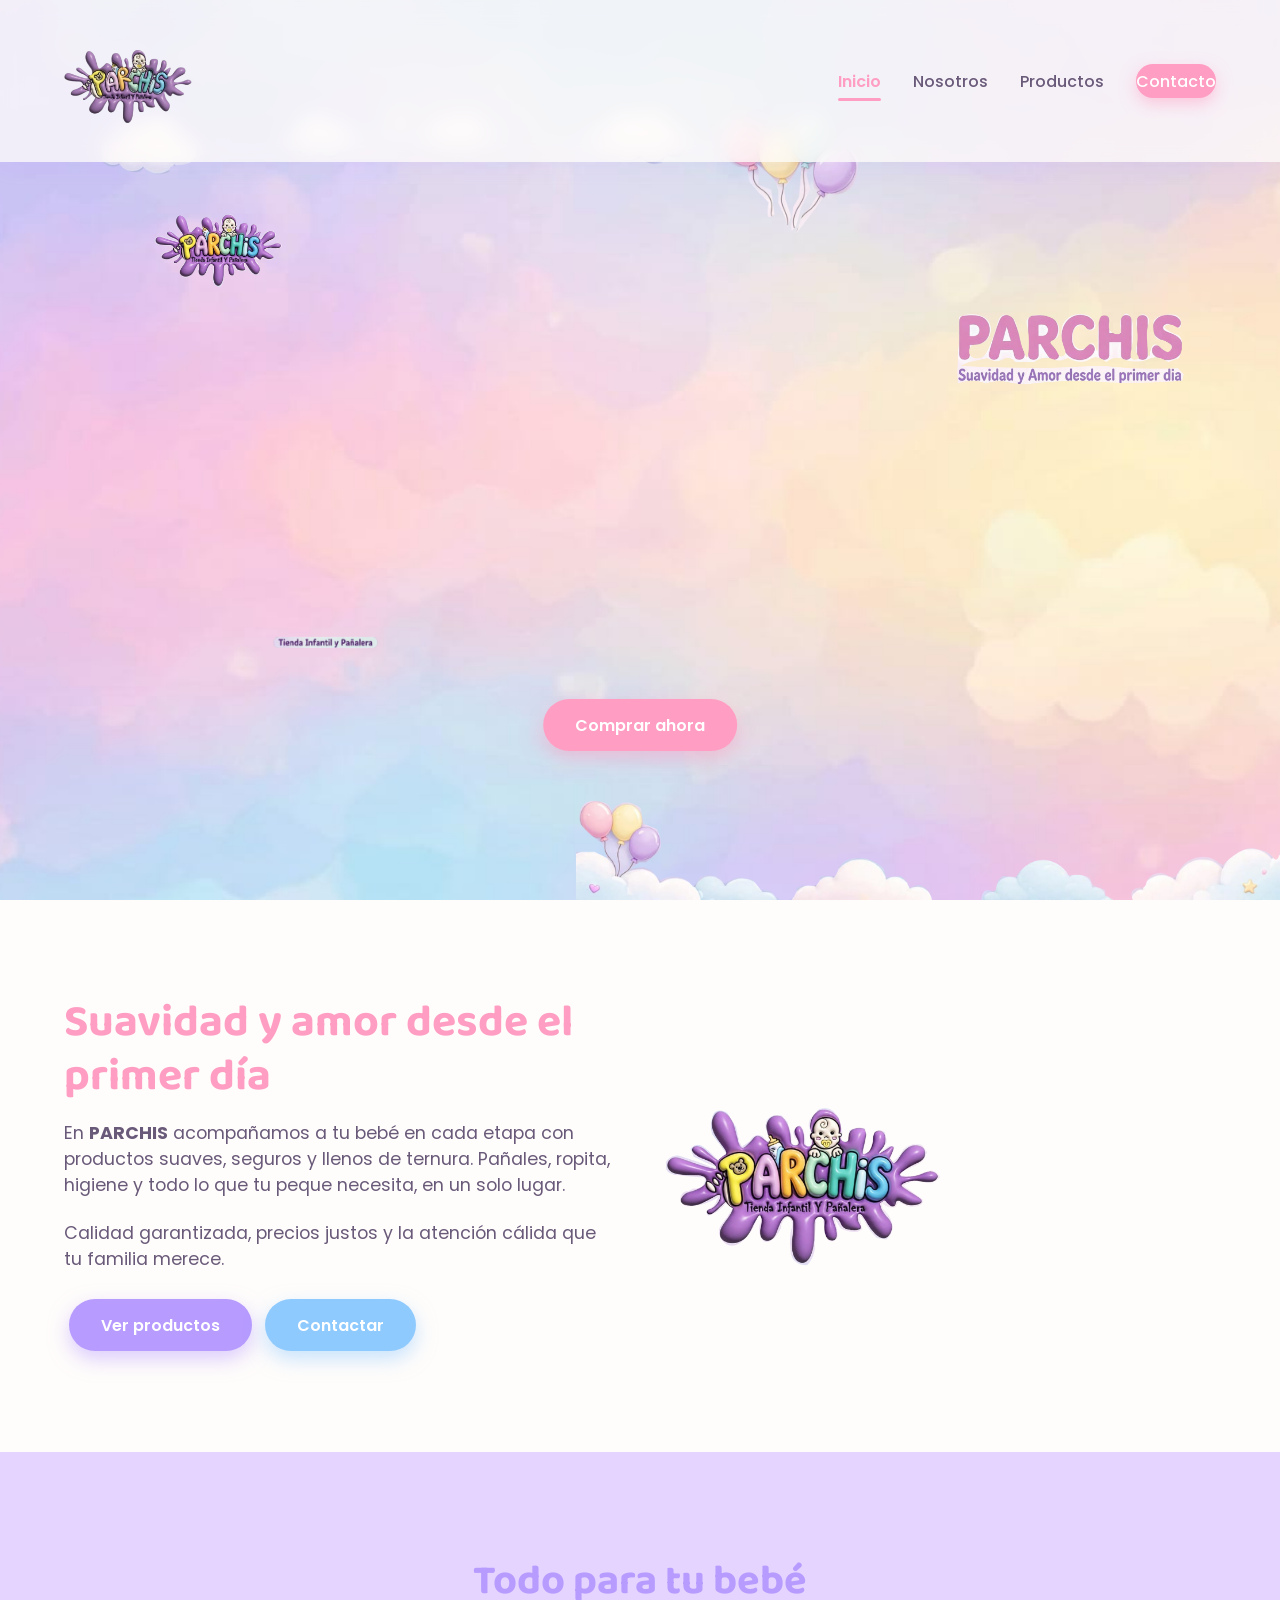
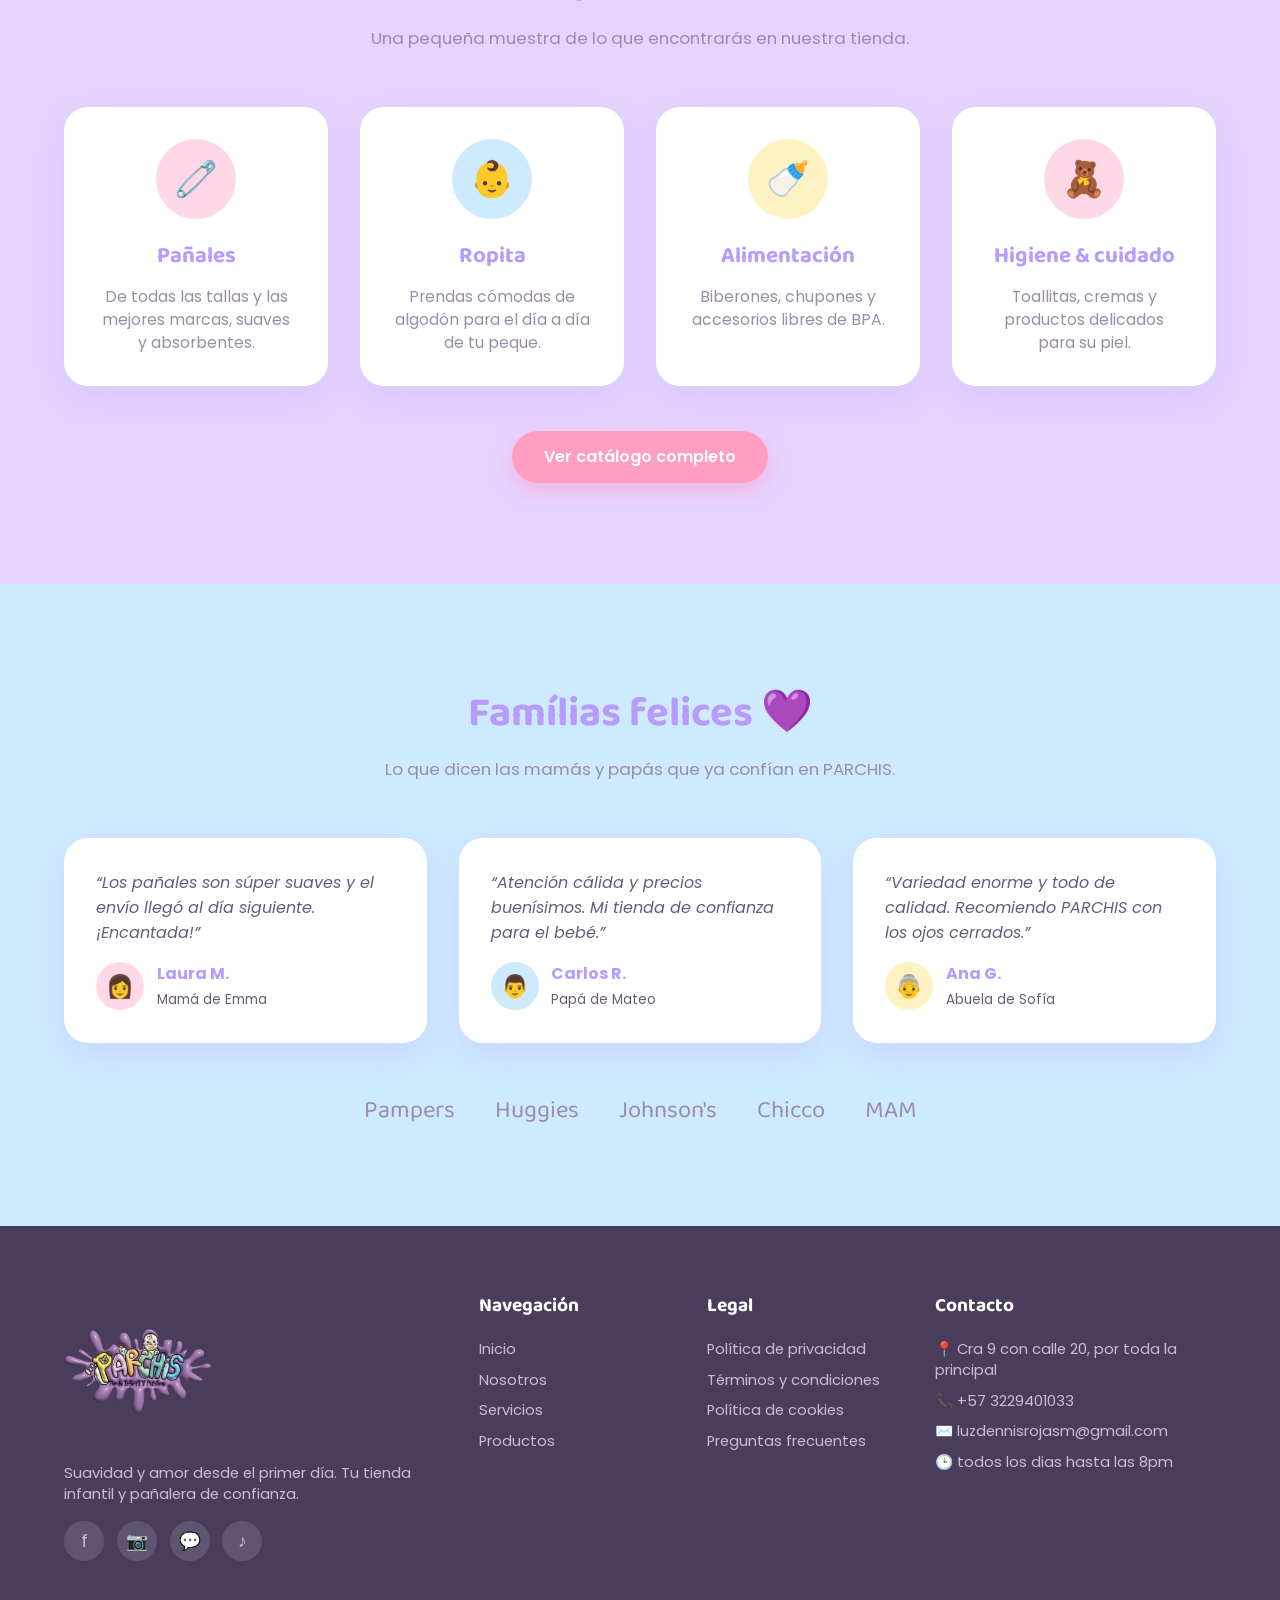
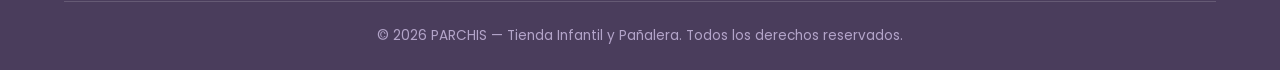
==== index.html @ 5834bac9 "Add files via upload" ====
<!DOCTYPE html>
<html lang="es">
<head>
    <meta charset="UTF-8">
    <meta name="viewport" content="width=device-width, initial-scale=1.0">
    <title>PARCHIS · Tienda Infantil y Pañalera</title>
    <link rel="stylesheet" href="./css/main.css">
</head>
<body>

    <!-- ============ HEADER ============ -->
    <header>
        <a href="index.html" class="logo"><img src="./imagenes/logo.png" alt="PARCHIS"></a>
        <button class="hamburguesa" aria-label="Menú"><span></span><span></span><span></span></button>
        <ul class="menu">
            <li><a href="index.html" class="activo">Inicio</a></li>
            <li><a href="./nosotros.html">Nosotros</a></li>
            <li><a href="productos.html">Productos</a></li>
            <li><a href="contacto.html" class="menu-btn">Contacto</a></li>
        </ul>
    </header>

    <!-- ============ HERO PARALLAX ============ -->
    <section class="parallax">
        <img src="./imagenes/fondo.png"        id="fondo"        class="capa" alt="">
        <img src="./imagenes/nubes_arriba.png" id="nubes-arriba" class="capa" alt="">
        <img src="./imagenes/logo_alt.png"     id="logo-hero"    class="capa" alt="PARCHIS">
        <img src="./imagenes/texto_slogan.png" id="slogan"       class="capa" alt="Suavidad y amor desde el primer día">
        <img src="./imagenes/etiqueta.png"     id="etiqueta"     class="capa" alt="Tienda Infantil y Pañalera">
        <img src="./imagenes/nubes_abajo.png"  id="nubes-abajo"  class="capa" alt="">
        <div class="hero-cta">
            <a href="productos.html" class="btn btn-rosa">Comprar ahora</a>
        </div>
    </section>

    <!-- ============ PROPUESTA DE VALOR ============ -->
    <section class="seccion fondo-blanco">
        <div class="intro reveal">
            <div>
                <h2>Suavidad y amor desde el primer día</h2>
                <p>En <strong>PARCHIS</strong> acompañamos a tu bebé en cada etapa con productos suaves, seguros y llenos de ternura. Pañales, ropita, higiene y todo lo que tu peque necesita, en un solo lugar.</p>
                <p>Calidad garantizada, precios justos y la atención cálida que tu familia merece.</p>
                <a href="productos.html" class="btn btn-lila">Ver productos</a>
                <a href="contacto.html" class="btn btn-celeste">Contactar</a>
            </div>
            <div class="imagen-flotante">
                <img src="./imagenes/logo_alt.png" alt="Bebé PARCHIS">
            </div>
        </div>
    </section>

    <!-- ============ RESUMEN DE PRODUCTOS/SERVICIOS ============ -->
    <section class="seccion fondo-lila">
        <div class="seccion-titulo reveal">
            <h2>Todo para tu bebé</h2>
            <p>Una pequeña muestra de lo que encontrarás en nuestra tienda.</p>
        </div>
        <div class="grid-cards">
            <div class="card reveal"><div class="icono fondo-rosa">🧷</div><h3>Pañales</h3><p>De todas las tallas y las mejores marcas, suaves y absorbentes.</p></div>
            <div class="card reveal"><div class="icono fondo-celeste">👶</div><h3>Ropita</h3><p>Prendas cómodas de algodón para el día a día de tu peque.</p></div>
            <div class="card reveal"><div class="icono fondo-amarillo">🍼</div><h3>Alimentación</h3><p>Biberones, chupones y accesorios libres de BPA.</p></div>
            <div class="card reveal"><div class="icono fondo-rosa">🧸</div><h3>Higiene &amp; cuidado</h3><p>Toallitas, cremas y productos delicados para su piel.</p></div>
        </div>
        <div style="text-align:center; margin-top:2.5rem" class="reveal">
            <a href="productos.html" class="btn btn-rosa">Ver catálogo completo</a>
        </div>
    </section>

    <!-- ============ PRUEBAS SOCIALES ============ -->
    <section class="seccion fondo-celeste">
        <div class="seccion-titulo reveal">
            <h2>Famílias felices 💜</h2>
            <p>Lo que dicen las mamás y papás que ya confían en PARCHIS.</p>
        </div>
        <div class="grid-cards">
            <div class="testimonio reveal"><p>“Los pañales son súper suaves y el envío llegó al día siguiente. ¡Encantada!”</p><div class="autor"><div class="foto fondo-rosa">👩</div><div><strong>Laura M.</strong><br><small>Mamá de Emma</small></div></div></div>
            <div class="testimonio reveal"><p>“Atención cálida y precios buenísimos. Mi tienda de confianza para el bebé.”</p><div class="autor"><div class="foto fondo-celeste">👨</div><div><strong>Carlos R.</strong><br><small>Papá de Mateo</small></div></div></div>
            <div class="testimonio reveal"><p>“Variedad enorme y todo de calidad. Recomiendo PARCHIS con los ojos cerrados.”</p><div class="autor"><div class="foto fondo-amarillo">👵</div><div><strong>Ana G.</strong><br><small>Abuela de Sofía</small></div></div></div>
        </div>
        <div class="marcas reveal" style="margin-top:3rem">
            <span>Pampers</span><span>Huggies</span><span>Johnson's</span><span>Chicco</span><span>MAM</span>
        </div>
    </section>

    <!-- ============ FOOTER ============ -->
    <footer>
        <div class="footer-grid">
            <div class="footer-col footer-logo">
                <img src="./imagenes/logo.png" alt="PARCHIS">
                <p>Suavidad y amor desde el primer día. Tu tienda infantil y pañalera de confianza.</p>
                <div class="redes">
                    <a href="#" aria-label="Facebook">f</a>
                    <a href="#" aria-label="Instagram">📷</a>
                    <a href="#" aria-label="WhatsApp">💬</a>
                    <a href="#" aria-label="TikTok">♪</a>
                </div>
            </div>
            <div class="footer-col">
                <h4>Navegación</h4>
                <a href="index.html">Inicio</a>
                <a href="nosotros.html">Nosotros</a>
                <a href="servicios.html">Servicios</a>
                <a href="productos.html">Productos</a>
            </div>
            <div class="footer-col">
                <h4>Legal</h4>
                <a href="#">Política de privacidad</a>
                <a href="#">Términos y condiciones</a>
                <a href="#">Política de cookies</a>
                <a href="#">Preguntas frecuentes</a>
            </div>
            <div class="footer-col">
                <h4>Contacto</h4>
                <p>📍 Cra 9 con calle 20, por toda la principal</p>
                <p>📞 +57 3229401033</p>
                <p>✉️ luzdennisrojasm@gmail.com</p>
                <p>🕒 todos los dias hasta las 8pm</p>
            </div>
        </div>
        <div class="footer-bottom">
            &copy; 2026 PARCHIS — Tienda Infantil y Pañalera. Todos los derechos reservados.
        </div>
    </footer>

    <script src="./js/main.js"></script>
</body>
</html>
---- css/main.css ----
/* ===========================================================
   PARCHIS - Tienda Infantil y Pañalera
   Estilos globales - Paleta pastel + Parallax
   =========================================================== */
@import url('https://fonts.googleapis.com/css2?family=Poppins:wght@300;400;500;600;700&family=Baloo+2:wght@500;600;700&display=swap');

:root {
    --rosa: #ffd7e6;
    --rosa-fuerte: #ff9ec2;
    --lila: #e5d4ff;
    --lila-fuerte: #b79bff;
    --celeste: #cdeaff;
    --celeste-fuerte: #8fcaff;
    --amarillo: #fff2c2;
    --amarillo-fuerte: #ffd766;
    --menta: #d5f5e3;
    --texto: #6a5a7a;
    --texto-suave: #9a8caa;
    --blanco: #fffdfb;
    --sombra: 0 12px 30px rgba(183, 155, 255, .22);
}

* {
    margin: 0;
    padding: 0;
    box-sizing: border-box;
    font-family: 'Poppins', sans-serif;
}

html { scroll-behavior: smooth; }

body {
    background: linear-gradient(160deg, #fff7fb 0%, #f4f0ff 45%, #eef8ff 100%);
    color: var(--texto);
    overflow-x: hidden;
}

.titulo-fuente { font-family: 'Baloo 2', 'Poppins', sans-serif; }

/* ---------------- HEADER ---------------- */
header {
    position: fixed;
    top: 0;
    left: 0;
    width: 100%;
    padding: 1rem 4rem;
    display: flex;
    justify-content: space-between;
    align-items: center;
    z-index: 999;
    background: rgba(255, 253, 251, .75);
    backdrop-filter: blur(10px);
    box-shadow: 0 4px 20px rgba(183, 155, 255, .12);
    transition: padding .3s ease;
}

.logo img { width: 130px; display: block; }

.menu {
    list-style: none;
    display: flex;
    gap: 2rem;
    align-items: center;
}

.menu li a {
    color: var(--texto);
    text-decoration: none;
    font-weight: 500;
    position: relative;
    padding: .3rem 0;
    transition: color .3s ease;
}

.menu li a::after {
    content: '';
    position: absolute;
    left: 0; bottom: -4px;
    width: 0; height: 3px;
    border-radius: 3px;
    background: var(--rosa-fuerte);
    transition: width .3s ease;
}

.menu li a:hover { color: var(--rosa-fuerte); }
.menu li a:hover::after,
.menu li a.activo::after { width: 100%; }
.menu li a.activo { color: var(--rosa-fuerte); font-weight: 600; }

.menu-btn {
    display: inline-block;
    background: var(--rosa-fuerte);
    color: #fff !important;
    padding: .6rem 1.4rem;
    border-radius: 30px;
    box-shadow: 0 6px 16px rgba(255, 158, 194, .5);
    transition: transform .25s ease, box-shadow .25s ease;
}
.menu-btn::after { display: none; }
.menu-btn:hover { transform: translateY(-3px); box-shadow: 0 10px 22px rgba(255, 158, 194, .65); color:#fff !important; }

/* Menú hamburguesa (móvil) */
.hamburguesa { display: none; flex-direction: column; gap: 5px; cursor: pointer; background: none; border: none; }
.hamburguesa span { width: 26px; height: 3px; background: var(--texto); border-radius: 3px; transition: .3s; }

/* ---------------- PARALLAX HERO ---------------- */
.parallax {
    height: 100vh;
    min-height: 600px;
    display: flex;
    justify-content: center;
    align-items: center;
    overflow: hidden;
    position: relative;
}

.parallax .capa {
    position: absolute;
    will-change: transform;
}

#fondo {
    width: 100%;
    height: 100%;
    object-fit: cover;
    top: 0; left: 0;
}

#nubes-arriba { width: 60%; top: 12%; left: 8%; opacity: .95; }
#nubes-abajo  { width: 55%; bottom: 0; right: 0; }
#slogan       { width: 40%; top: 26%; right: 6%; }
#etiqueta     { width: 22%; bottom: 22%; left: 10%; }
#logo-hero    { width: 20%; top: 20%; left: 12%; }

.hero-cta {
    position: absolute;
    bottom: 16%;
    left: 50%;
    transform: translateX(-50%);
    z-index: 6;
    text-align: center;
}

/* ---------------- BOTONES ---------------- */
.btn {
    display: inline-block;
    padding: .85rem 2rem;
    border-radius: 40px;
    text-decoration: none;
    font-weight: 600;
    cursor: pointer;
    border: none;
    transition: transform .25s ease, box-shadow .25s ease;
    margin: .3rem;
}
.btn-rosa    { background: var(--rosa-fuerte); color: #fff; box-shadow: 0 8px 20px rgba(255,158,194,.5); }
.btn-lila    { background: var(--lila-fuerte); color: #fff; box-shadow: 0 8px 20px rgba(183,155,255,.5); }
.btn-celeste { background: var(--celeste-fuerte); color: #fff; box-shadow: 0 8px 20px rgba(143,202,255,.5); }
.btn-outline { background: #fff; color: var(--texto); border: 2px solid var(--rosa-fuerte); }
.btn:hover   { transform: translateY(-4px) scale(1.03); }

/* ---------------- SECCIONES ---------------- */
.seccion {
    padding: 6rem 4rem;
    position: relative;
}
.seccion-titulo {
    text-align: center;
    margin-bottom: 3.5rem;
}
.seccion-titulo h2 {
    font-family: 'Baloo 2', sans-serif;
    font-size: 2.6rem;
    color: var(--lila-fuerte);
    margin-bottom: .6rem;
}
.seccion-titulo p { color: var(--texto-suave); max-width: 620px; margin: 0 auto; font-size: 1.05rem; }

.fondo-rosa    { background: var(--rosa); }
.fondo-lila    { background: var(--lila); }
.fondo-celeste { background: var(--celeste); }
.fondo-amarillo{ background: var(--amarillo); }
.fondo-blanco  { background: var(--blanco); }

/* ---------------- PROPUESTA / INTRO ---------------- */
.intro {
    display: grid;
    grid-template-columns: 1fr 1fr;
    gap: 3rem;
    align-items: center;
}
.intro h2 { font-family:'Baloo 2',sans-serif; font-size: 2.8rem; color: var(--rosa-fuerte); margin-bottom: 1rem; line-height: 1.2; }
.intro p  { font-size: 1.1rem; margin-bottom: 1.4rem; color: var(--texto); }
.intro .imagen-flotante img { width: 100%; animation: flotar 5s ease-in-out infinite; }

@keyframes flotar { 0%,100%{ transform: translateY(0); } 50%{ transform: translateY(-18px); } }

/* ---------------- TARJETAS ---------------- */
.grid-cards {
    display: grid;
    grid-template-columns: repeat(auto-fit, minmax(260px, 1fr));
    gap: 2rem;
}
.card {
    background: #fff;
    border-radius: 24px;
    padding: 2rem;
    text-align: center;
    box-shadow: var(--sombra);
    transition: transform .3s ease, box-shadow .3s ease;
}
.card:hover { transform: translateY(-10px); box-shadow: 0 20px 40px rgba(183,155,255,.32); }
.card .icono {
    width: 80px; height: 80px;
    margin: 0 auto 1.2rem;
    display: flex; align-items: center; justify-content: center;
    border-radius: 50%;
    font-size: 2.2rem;
}
.card h3 { font-family:'Baloo 2',sans-serif; color: var(--lila-fuerte); font-size: 1.4rem; margin-bottom: .7rem; }
.card p  { color: var(--texto-suave); font-size: .98rem; }

/* ---------------- PRODUCTOS ---------------- */
.producto {
    background:#fff;
    border-radius: 22px;
    overflow: hidden;
    box-shadow: var(--sombra);
    transition: transform .3s ease;
}
.producto:hover { transform: translateY(-8px); }
.producto .foto { height: 200px; display:flex; align-items:center; justify-content:center; font-size:4rem; }
.producto .info { padding: 1.4rem; text-align:center; }
.producto .info h3 { font-family:'Baloo 2',sans-serif; color: var(--texto); font-size: 1.2rem; margin-bottom:.4rem; }
.producto .precio { color: var(--rosa-fuerte); font-weight:700; font-size: 1.3rem; margin: .6rem 0; }
.producto .estrellas { color: var(--amarillo-fuerte); margin-bottom:.8rem; }

/* ---------------- FICHA PRODUCTO ---------------- */
.ficha { display:grid; grid-template-columns: 1fr 1fr; gap: 3rem; align-items:start; }
.ficha .galeria .principal { background:#fff; border-radius:24px; height:380px; display:flex; align-items:center; justify-content:center; font-size:9rem; box-shadow:var(--sombra); }
.ficha .galeria .miniaturas { display:flex; gap:1rem; margin-top:1rem; }
.ficha .galeria .miniaturas div { background:#fff; border-radius:16px; width:80px; height:80px; display:flex; align-items:center; justify-content:center; font-size:2rem; box-shadow:var(--sombra); cursor:pointer; transition:transform .2s; }
.ficha .galeria .miniaturas div:hover { transform:scale(1.08); }
.ficha .detalle h1 { font-family:'Baloo 2',sans-serif; color: var(--lila-fuerte); font-size: 2.2rem; }
.ficha .detalle .precio-grande { font-size: 2.4rem; color: var(--rosa-fuerte); font-weight:700; margin:1rem 0; }
.ficha .detalle .impuesto { font-size:.9rem; color: var(--texto-suave); margin-bottom:1.2rem; }
.ficha .variantes { margin:1.4rem 0; }
.ficha .variantes span.tit { display:block; font-weight:600; margin-bottom:.5rem; }
.chip { display:inline-block; padding:.5rem 1.1rem; border-radius:30px; background:#fff; box-shadow:var(--sombra); margin:.25rem; cursor:pointer; border:2px solid transparent; transition:.2s; }
.chip:hover, .chip.sel { border-color: var(--rosa-fuerte); color: var(--rosa-fuerte); }
.color-punto { width:34px; height:34px; border-radius:50%; display:inline-block; margin:.25rem; cursor:pointer; border:3px solid #fff; box-shadow:0 0 0 2px #e3d8f0; }
.envio-info { background:#fff; border-radius:16px; padding:1rem 1.4rem; margin-top:1.4rem; box-shadow:var(--sombra); font-size:.95rem; }

/* ---------------- EQUIPO ---------------- */
.equipo-card { text-align:center; }
.equipo-card .avatar { width:130px; height:130px; border-radius:50%; margin:0 auto 1rem; display:flex; align-items:center; justify-content:center; font-size:3.4rem; box-shadow:var(--sombra); }
.equipo-card h3 { font-family:'Baloo 2',sans-serif; color:var(--texto); }
.equipo-card span { color: var(--rosa-fuerte); font-weight:500; font-size:.95rem; }

/* ---------------- TESTIMONIOS ---------------- */
.testimonio { background:#fff; border-radius:24px; padding:2rem; box-shadow:var(--sombra); }
.testimonio p { font-style:italic; margin-bottom:1rem; }
.testimonio .autor { display:flex; align-items:center; gap:.8rem; }
.testimonio .autor .foto { width:48px; height:48px; border-radius:50%; display:flex;align-items:center;justify-content:center; font-size:1.4rem; }
.testimonio .autor strong { color: var(--lila-fuerte); }

.marcas { display:flex; flex-wrap:wrap; gap:2.5rem; justify-content:center; align-items:center; opacity:.8; }
.marcas span { font-family:'Baloo 2',sans-serif; font-size:1.5rem; color: var(--texto-suave); }

/* ---------------- PRECIOS / PLANES ---------------- */
.plan { background:#fff; border-radius:24px; padding:2.5rem 2rem; text-align:center; box-shadow:var(--sombra); position:relative; transition:transform .3s; }
.plan:hover { transform:translateY(-10px); }
.plan.destacado { border:3px solid var(--rosa-fuerte); }
.plan .badge { position:absolute; top:-14px; left:50%; transform:translateX(-50%); background:var(--rosa-fuerte); color:#fff; padding:.3rem 1rem; border-radius:20px; font-size:.8rem; }
.plan h3 { font-family:'Baloo 2',sans-serif; color:var(--lila-fuerte); font-size:1.5rem; }
.plan .costo { font-size:2.6rem; font-weight:700; color:var(--rosa-fuerte); margin:1rem 0; }
.plan ul { list-style:none; margin:1.2rem 0; text-align:left; }
.plan ul li { padding:.5rem 0; border-bottom:1px dashed #eee; color:var(--texto-suave); }
.plan ul li::before { content:'✓ '; color: var(--rosa-fuerte); font-weight:700; }

/* ---------------- CONTACTO ---------------- */
.contacto-grid { display:grid; grid-template-columns: 1fr 1fr; gap:3rem; }
.form-contacto { background:#fff; border-radius:24px; padding:2.5rem; box-shadow:var(--sombra); }
.form-contacto label { display:block; font-weight:600; margin:1rem 0 .4rem; }
.form-contacto input, .form-contacto textarea {
    width:100%; padding:.9rem 1rem; border:2px solid #efe6fb; border-radius:14px; font-size:1rem; background:#fdfbff; transition:border .2s;
}
.form-contacto input:focus, .form-contacto textarea:focus { outline:none; border-color: var(--rosa-fuerte); }
.form-contacto textarea { min-height:130px; resize:vertical; }
.privacidad { display:flex; align-items:flex-start; gap:.6rem; margin:1.2rem 0; font-size:.9rem; color:var(--texto-suave); }
.info-contacto { display:flex; flex-direction:column; gap:1.4rem; }
.info-item { background:#fff; border-radius:18px; padding:1.4rem 1.6rem; box-shadow:var(--sombra); display:flex; gap:1rem; align-items:center; }
.info-item .ic { font-size:1.8rem; }
.info-item h4 { color: var(--lila-fuerte); margin-bottom:.2rem; }
.info-item p { color: var(--texto-suave); font-size:.95rem; }
.mapa { border-radius:18px; overflow:hidden; box-shadow:var(--sombra); height:220px; background:linear-gradient(135deg,var(--celeste),var(--lila)); display:flex; align-items:center; justify-content:center; font-size:3rem; }

/* ---------------- FOOTER ---------------- */
footer {
    background: #4a3d5c;
    color: #e9def7;
    padding: 4rem 4rem 1.5rem;
}
.footer-grid { display:grid; grid-template-columns: 2fr 1fr 1fr 1.5fr; gap:2.5rem; }
.footer-col h4 { font-family:'Baloo 2',sans-serif; color:#fff; margin-bottom:1.1rem; font-size:1.2rem; }
.footer-col p, .footer-col a { color:#c9bade; font-size:.92rem; text-decoration:none; display:block; margin-bottom:.6rem; transition:color .2s; }
.footer-col a:hover { color: var(--rosa-fuerte); }
.footer-logo img { width:150px; margin-bottom:1rem; }
.redes { display:flex; gap:.8rem; margin-top:1rem; }
.redes a { width:40px; height:40px; border-radius:50%; background:rgba(255,255,255,.12); display:flex; align-items:center; justify-content:center; font-size:1.1rem; margin:0; }
.redes a:hover { background: var(--rosa-fuerte); transform:translateY(-3px); }
.footer-bottom { border-top:1px solid rgba(255,255,255,.15); margin-top:2.5rem; padding-top:1.5rem; text-align:center; font-size:.85rem; color:#b3a4c9; }

/* ---------------- ANIMACIONES SCROLL ---------------- */
.reveal { opacity:0; transform: translateY(40px); transition: opacity .8s ease, transform .8s ease; }
.reveal.visible { opacity:1; transform: translateY(0); }

/* ---------------- BANNER PARALLAX INTERNO ---------------- */
.banner-parallax {
    height: 320px;
    background-image: url('../imagenes/fondo.png');
    background-attachment: fixed;
    background-size: cover;
    background-position: center;
    display:flex; align-items:center; justify-content:center;
    text-align:center;
    position:relative;
}
.banner-parallax::before { content:''; position:absolute; inset:0; background:rgba(255,253,251,.45); }
.banner-parallax .contenido { position:relative; z-index:2; }
.banner-parallax h1 { font-family:'Baloo 2',sans-serif; font-size:3rem; color: var(--lila-fuerte); }
.banner-parallax p { color: var(--texto); font-size:1.15rem; margin-top:.5rem; }

/* ---------------- RESPONSIVE ---------------- */
@media (max-width: 900px) {
    header { padding: 1rem 1.5rem; }
    .menu {
        position: fixed; top: 68px; right: -100%;
        flex-direction: column; background: rgba(255,253,251,.98);
        width: 70%; height: calc(100vh - 68px); padding: 2rem;
        box-shadow: -6px 0 20px rgba(0,0,0,.08); transition: right .35s ease;
        align-items: flex-start; gap: 1.5rem;
    }
    .menu.abierto { right: 0; }
    .hamburguesa { display: flex; }
    .seccion { padding: 4rem 1.5rem; }
    .intro, .ficha, .contacto-grid { grid-template-columns: 1fr; }
    .footer-grid { grid-template-columns: 1fr 1fr; }
    #slogan { width: 70%; top: 30%; }
    #nubes-arriba { width: 90%; }
    .banner-parallax { background-attachment: scroll; }
    .banner-parallax h1 { font-size: 2.2rem; }
}
@media (max-width: 520px) {
    .footer-grid { grid-template-columns: 1fr; }
    .seccion-titulo h2 { font-size: 2rem; }
}
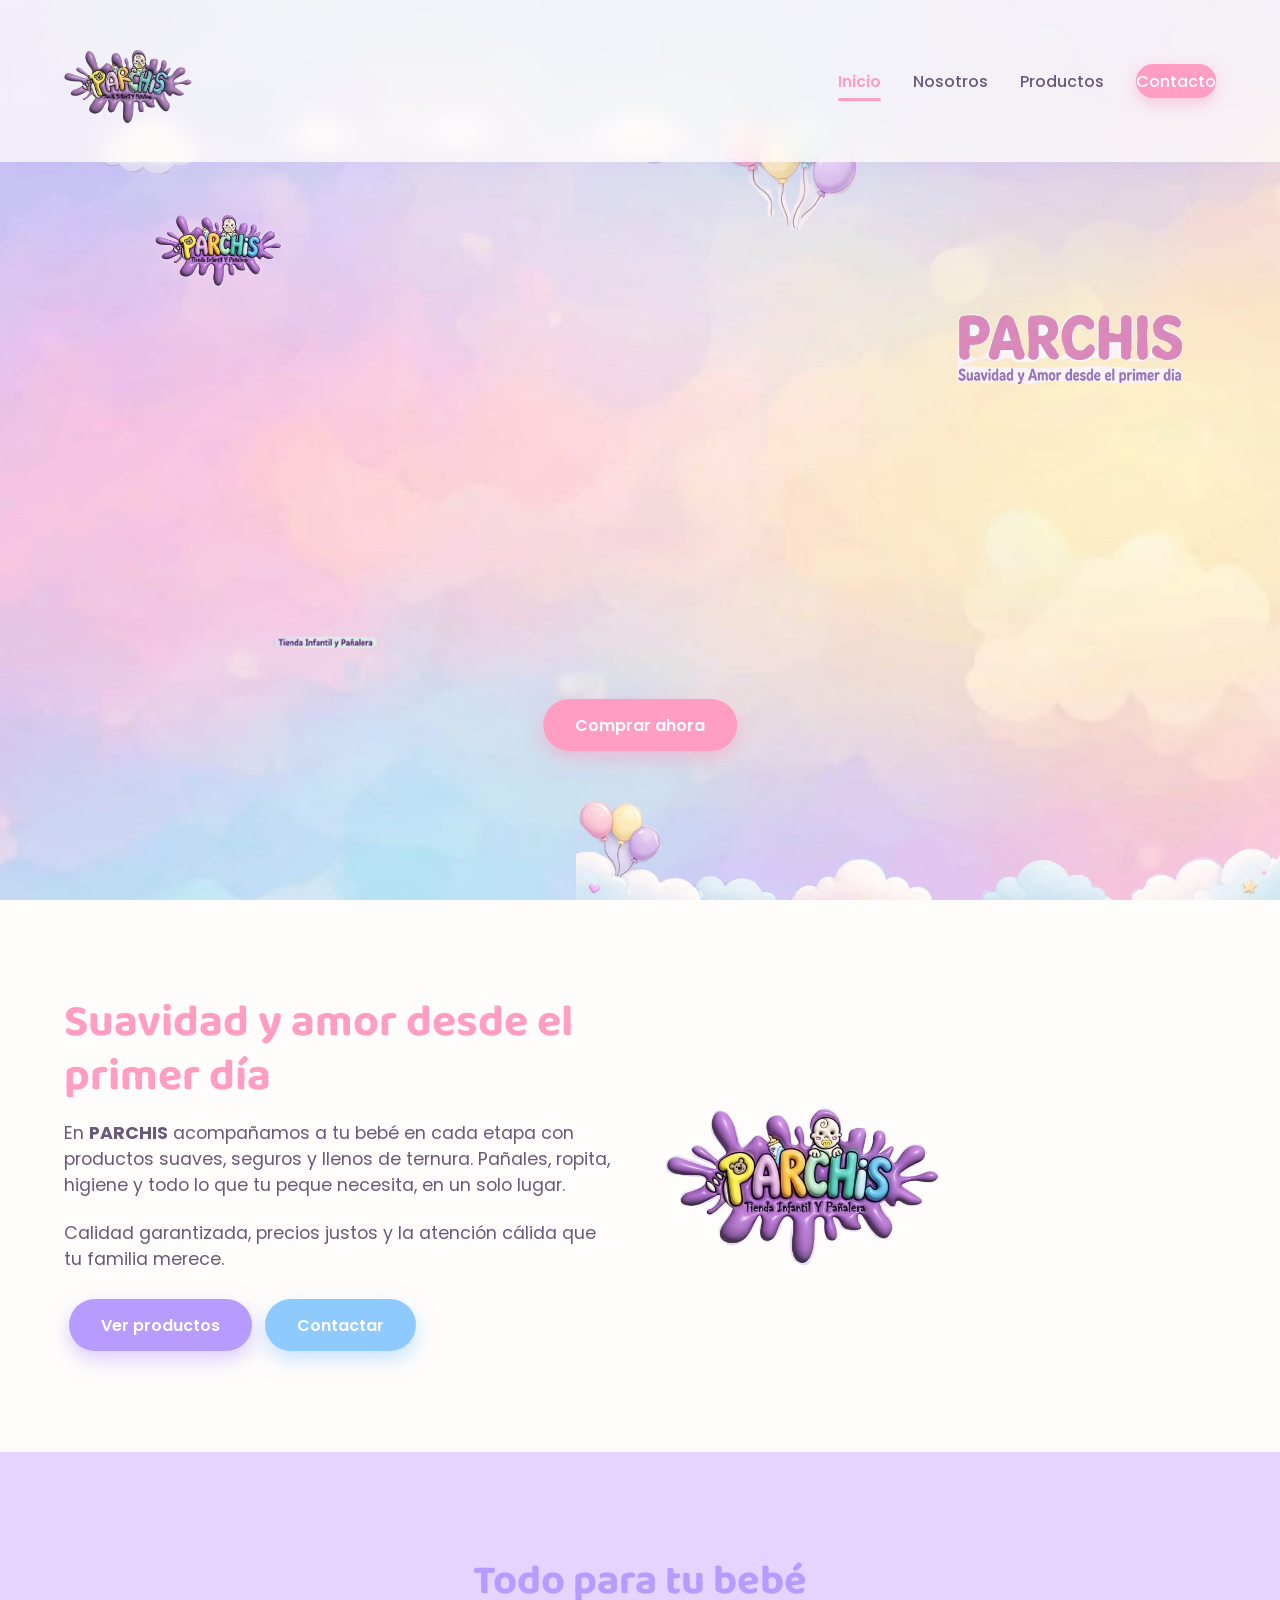
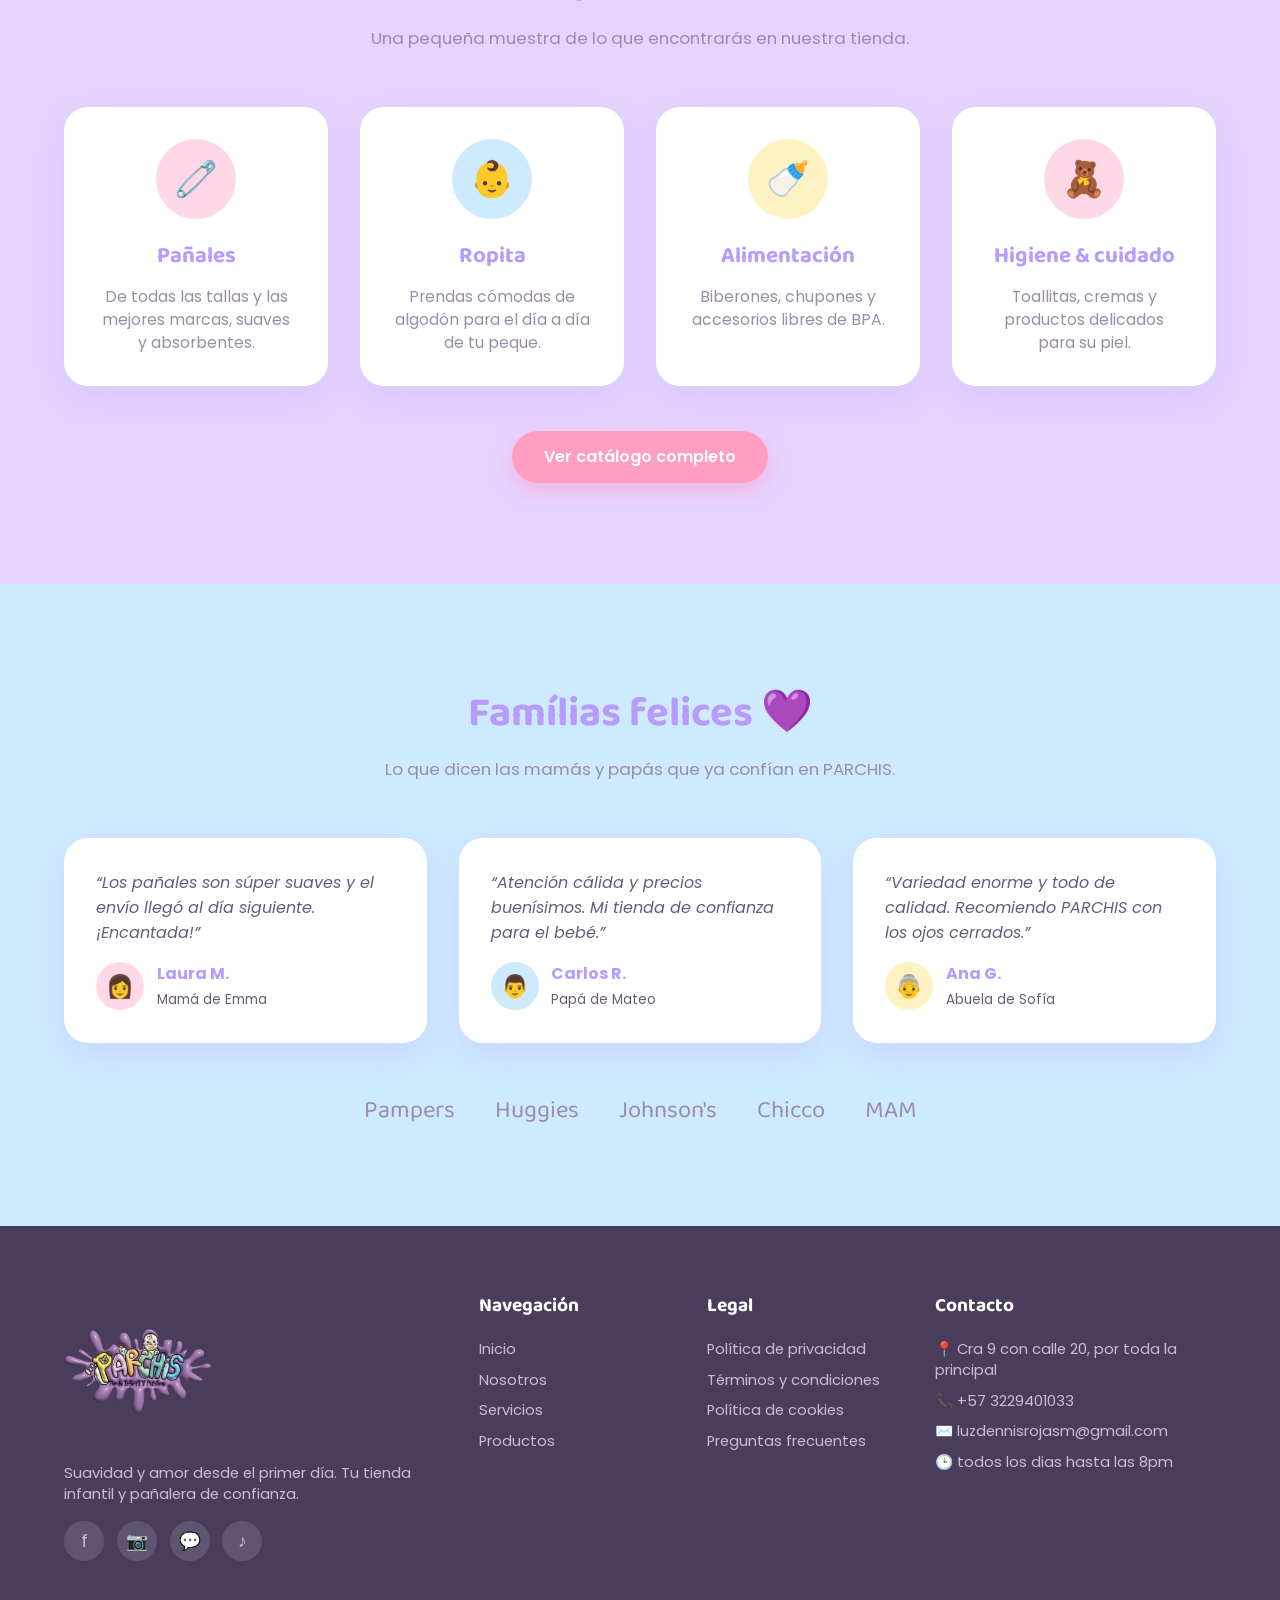
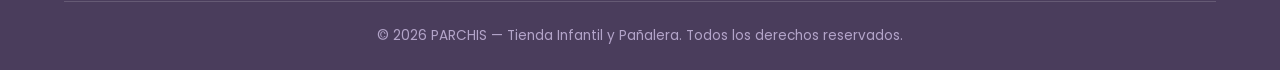
==== commit acbd78ab: "Update index.html" ====
--- a/index.html
+++ b/index.html
@@ -6,6 +6,19 @@
     <title>PARCHIS · Tienda Infantil y Pañalera</title>
     <link rel="stylesheet" href="./css/main.css">
 </head>
+    <!--Start of Tawk.to Script-->
+<script type="text/javascript">
+var Tawk_API=Tawk_API||{}, Tawk_LoadStart=new Date();
+(function(){
+var s1=document.createElement("script"),s0=document.getElementsByTagName("script")[0];
+s1.async=true;
+s1.src='https://embed.tawk.to/6ad12efb86ca8c34c6a07129/1k50hv379';
+s1.charset='UTF-8';
+s1.setAttribute('crossorigin','*');
+s0.parentNode.insertBefore(s1,s0);
+})();
+</script>
+<!--End of Tawk.to Script-->
 <body>
 
     <!-- ============ HEADER ============ -->
@@ -124,4 +137,4 @@
 
     <script src="./js/main.js"></script>
 </body>
-</html>+</html>
